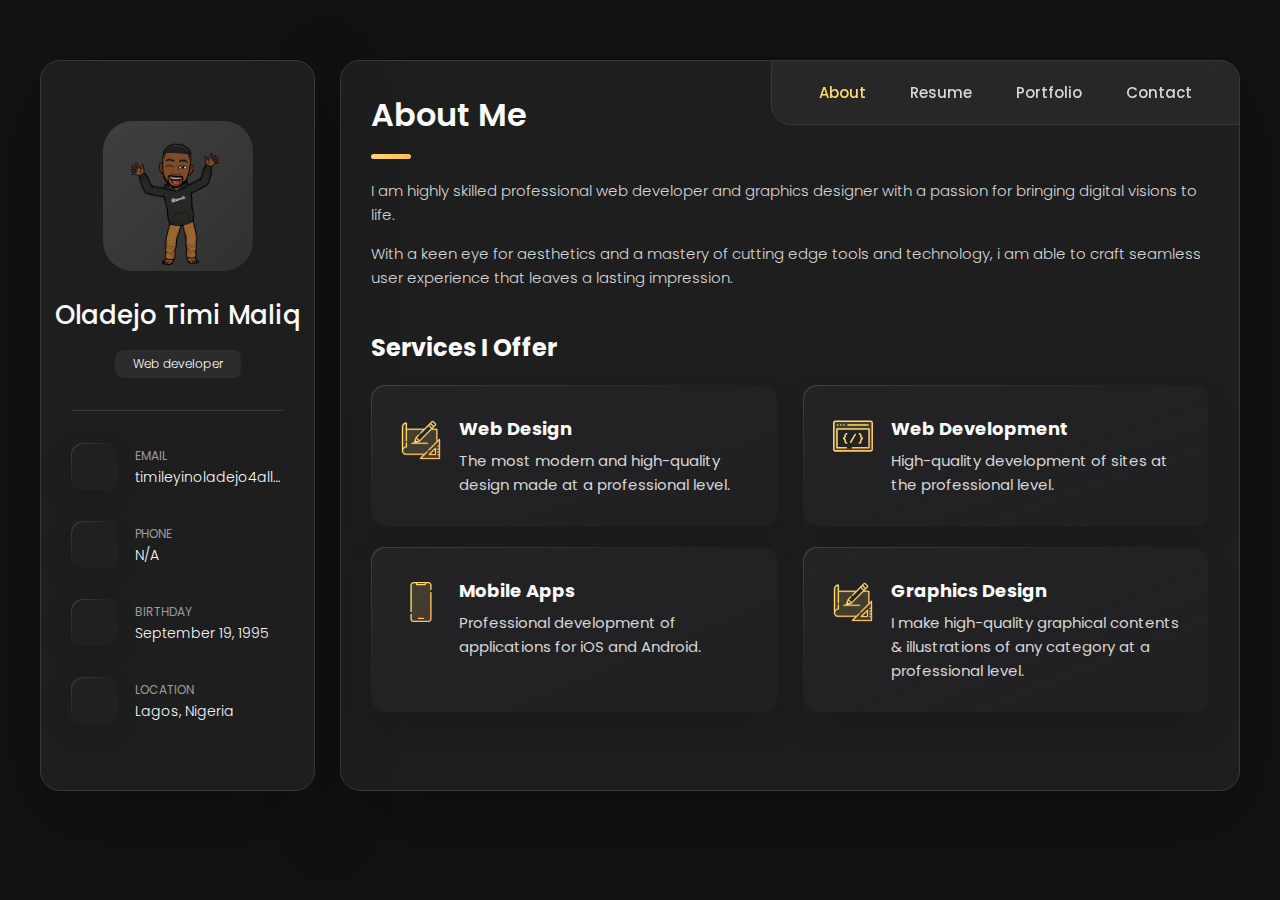
==== index.html @ 9e9fc32b "Add files via upload" ====
<!DOCTYPE html>
<html lang="en">

<head>
  <meta charset="UTF-8">
  <meta http-equiv="X-UA-Compatible" content="IE=edge">
  <meta name="viewport" content="width=device-width, initial-scale=1.0">
  <title>vCard - Personal Portfolio</title>

  <!--
    - favicon
  -->
  <link rel="shortcut icon" href="./assets/images/Attachment-1.png" type="image/x-icon">

  <!--
    - custom css link
  -->
  <link rel="stylesheet" href="./assets/css/style.css">

  <!--
    - google font link
  -->
  <link rel="preconnect" href="https://fonts.googleapis.com">
  <link rel="preconnect" href="https://fonts.gstatic.com" crossorigin>
  <link href="https://fonts.googleapis.com/css2?family=Poppins:wght@300;400;500;600&display=swap" rel="stylesheet">
</head>

<body>

  <!--
    - #MAIN
  -->

  <main>

    <!--
      - #SIDEBAR
    -->

    <aside class="sidebar" data-sidebar>

      <div class="sidebar-info">

        <figure class="avatar-box">
          <img src="./assets/images/Attachment-1.png" alt="Oladejo Timi Maliq" width="80">
        </figure>

        <div class="info-content">
          <h1 class="name" title="Oladejo Timi Maliq hanrick">Oladejo Timi Maliq</h1>

          <p class="title">Web developer</p>
        </div>

        <button class="info_more-btn" data-sidebar-btn>
          <span>Show Contacts</span>

          <ion-icon name="chevron-down"></ion-icon>
        </button>

      </div>

      <div class="sidebar-info_more">

        <div class="separator"></div>

        <ul class="contacts-list">

          <li class="contact-item">

            <div class="icon-box">
              <ion-icon name="mail-outline"></ion-icon>
            </div>

            <div class="contact-info">
              <p class="contact-title">Email</p>

              <a href="mailto:timileyinoladejo4all@gmail.com" class="contact-link">timileyinoladejo4all@gmail.com</a>
            </div>

          </li>

          <li class="contact-item">

            <div class="icon-box">
              <ion-icon name="phone-portrait-outline"></ion-icon>
            </div>

            <div class="contact-info">
              <p class="contact-title">Phone</p>

              <a href="tel:+12133522795" class="contact-link">N/A</a>
            </div>

          </li>

          <li class="contact-item">

            <div class="icon-box">
              <ion-icon name="calendar-outline"></ion-icon>
            </div>

            <div class="contact-info">
              <p class="contact-title">Birthday</p>

              <time datetime="1982-06-23">September 19, 1995</time>
            </div>

          </li>

          <li class="contact-item">

            <div class="icon-box">
              <ion-icon name="location-outline"></ion-icon>
            </div>

            <div class="contact-info">
              <p class="contact-title">Location</p>

              <address>Lagos, Nigeria</address>
            </div>

          </li>

        </ul>

        <div class="separator"></div>

        <ul class="social-list">

          <li class="social-item">
            <a href="https://www.linkedin.com/in/Oladejotimimaliq/" class="social-link">
              <ion-icon name="logo-linkedin"></ion-icon>
            </a>
          </li>

          <li class="social-item">
            <a href="https://twitter.com/babayaga969" class="social-link">
              <ion-icon name="logo-twitter"></ion-icon>
            </a>
          </li>

          <li class="social-item">
            <a href="https://www.instagram.com/callmemaliq_" class="social-link">
              <ion-icon name="logo-instagram"></ion-icon>
            </a>
          </li>

        </ul>

      </div>

    </aside>





    <!--
      - #main-content
    -->

    <div class="main-content">

      <!--
        - #NAVBAR
      -->

      <nav class="navbar">

        <ul class="navbar-list">

          <li class="navbar-item">
            <button class="navbar-link  active" data-nav-link>About</button>
          </li>

          <li class="navbar-item">
            <button class="navbar-link" data-nav-link>Resume</button>
          </li>

          <li class="navbar-item">
            <button class="navbar-link" data-nav-link>Portfolio</button>
          </li>

          <li class="navbar-item">
            <button class="navbar-link" data-nav-link>Contact</button>
          </li>

        </ul>

      </nav>





      <!--
        - #ABOUT
      -->

      <article class="about  active" data-page="about">

        <header>
          <h2 class="h2 article-title">About me</h2>
        </header>

        <section class="about-text">
          <p>
            I am highly skilled professional web developer and graphics designer with a passion for bringing digital visions to life.
          </p>

          <p>
            With a keen eye for aesthetics and a mastery of cutting edge tools and technology, i am able to craft seamless user experience that leaves a lasting impression. 
          </p>
        </section>


        <!--
          - service
        -->

        <section class="service">

          <h3 class="h3 service-title">Services i offer</h3>

          <ul class="service-list">

            <li class="service-item">

              <div class="service-icon-box">
                <img src="./assets/images/icon-design.svg
                " alt="design icon" width="40">
              </div>

              <div class="service-content-box">
                <h4 class="h4 service-item-title">Web design</h4>

                <p class="service-item-text">
                  The most modern and high-quality design made at a professional level.
                </p>
              </div>

            </li>

            <li class="service-item">

              <div class="service-icon-box">
                <img src="./assets/images/icon-dev.svg" alt="Web development icon" width="40">
              </div>

              <div class="service-content-box">
                <h4 class="h4 service-item-title">Web development</h4>

                <p class="service-item-text">
                  High-quality development of sites at the professional level.
                </p>
              </div>

            </li>

            <li class="service-item">

              <div class="service-icon-box">
                <img src="./assets/images/icon-app.svg" alt="mobile app icon" width="40">
              </div>

              <div class="service-content-box">
                <h4 class="h4 service-item-title">Mobile apps</h4>

                <p class="service-item-text">
                  Professional development of applications for iOS and Android.
                </p>
              </div>

            </li>

            <li class="service-item">

              <div class="service-icon-box">
                <img src="./assets/images/icon-design.svg" alt="painting icon" width="40">
              </div>

              <div class="service-content-box">
                <h4 class="h4 service-item-title">Graphics Design</h4>

                <p class="service-item-text">
                  I make high-quality graphical contents & illustrations of any category at a professional level.
                </p>
              </div>

            </li>

          </ul>

        </section>


        <!--
          - testimonials
        -->

        

        <!--
          - testimonials modal
        -->

        <div class="modal-container" data-modal-container>

          <div class="overlay" data-overlay></div>

          <section class="testimonials-modal">

            <button class="modal-close-btn" data-modal-close-btn>
              <ion-icon name="close-outline"></ion-icon>
            </button>

            <div class="modal-img-wrapper">
              <figure class="modal-avatar-box">
                <img src="./assets/images/avatar-1.png" alt="Daniel lewis" width="80" data-modal-img>
              </figure>

              <img src="./assets/images/icon-quote.svg" alt="quote icon">
            </div>

            <div class="modal-content">

              <h4 class="h3 modal-title" data-modal-title>Daniel lewis</h4>

              <time datetime="2021-06-14">14 June, 2021</time>

              <div data-modal-text>
                <p>
                  Richard was hired to create a corporate identity. We were very pleased with the work done. She has a
                  lot of experience
                  and is very concerned about the needs of client. Lorem ipsum dolor sit amet, ullamcous cididt
                  consectetur adipiscing
                  elit, seds do et eiusmod tempor incididunt ut laborels dolore magnarels alia.
                </p>
              </div>

            </div>

          </section>

        </div>


        <!--
          - clients
        -->

        

      </article>





      <!--
        - #RESUME
      -->

      <article class="resume" data-page="resume">

        <header>
          <h2 class="h2 article-title">Resume</h2>
        </header>

        <section class="timeline">

          <div class="title-wrapper">
            <div class="icon-box">
              <ion-icon name="book-outline"></ion-icon>
            </div>

            <h3 class="h3">Education</h3>
          </div>

          <ol class="timeline-list">

            <li class="timeline-item">

              <h4 class="h4 timeline-item-title">Yaba College of Technology</h4>

              <span>2012 — 2015</span>

              <p class="timeline-text">
               HND Computer Science
              </p>

            </li>

            <li class="timeline-item">

              <h4 class="h4 timeline-item-title">National Open University of Nigeria</h4>

              <span>2020 — 2024</span>

              <p class="timeline-text">
                Bsc Economics
              </p>

            </li>

          </ol>

        </section>

        <section class="timeline">

          <div class="title-wrapper">
            <div class="icon-box">
              <ion-icon name="book-outline"></ion-icon>
            </div>

            <h3 class="h3">Experience</h3>
          </div>

          <ol class="timeline-list">

            <li class="timeline-item">

              <h4 class="h4 timeline-item-title">I.T Tutor - St Mishack Group of Schools</h4>

              <span>2018 — 2019</span>

              <p class="timeline-text">
                Provided one-on-one tutoring sessions to students in computer science topics while also assisting students in understanding complex concepts through clear explanations and practical examples.
              </p>

            </li>

            <li class="timeline-item">

              <h4 class="h4 timeline-item-title">Graphics Designer - Visualz </h4>

              <span>2019 — 2020</span>

              <p class="timeline-text">
                Developed engaging graphics for digital and print media, including social media posts, banners, brochures, and promotional materials.
              </p>

            </li>

            <li class="timeline-item">

              <h4 class="h4 timeline-item-title">Front-End Developer - Triple X</h4>

              <span>2020 — till date</span>

              <p class="timeline-text">
                Collaborated with design and back-end teams to implement user interface components and features for web applications.
              </p>

            </li>

          </ol>

        </section>

       

      </article>




            <!--
        - #PORTFOLIO
      -->

      <article class="portfolio" data-page="portfolio">

        <header>
          <h2 class="h2 article-title">Portfolio</h2>
        </header>

        <section class="projects">

          <ul class="filter-list">

            <li class="filter-item">
              <button class="active" data-filter-btn>All</button>
            </li>

            <li class="filter-item">
              <button data-filter-btn>Web design</button>
            </li>

            <li class="filter-item">
              <button data-filter-btn>Applications</button>
            </li>

            <li class="filter-item">
              <button data-filter-btn>Web development</button>
            </li>

          </ul>

          <div class="filter-select-box">

            <button class="filter-select" data-select>

              <div class="select-value" data-selecct-value>Select category</div>

              <div class="select-icon">
                <ion-icon name="chevron-down"></ion-icon>
              </div>

            </button>

            <ul class="select-list">

              <li class="select-item">
                <button data-select-item>All</button>
              </li>

              <li class="select-item">
                <button data-select-item>Web design</button>
              </li>

              <li class="select-item">
                <button data-select-item>Applications</button>
              </li>

              <li class="select-item">
                <button data-select-item>Web development</button>
              </li>

            </ul>

          </div>

          <ul class="project-list">

            <li class="project-item  active" data-filter-item data-category="web development">
              <a href="https://thevolante.com">

                <figure class="project-img">
                  <div class="project-item-icon-box">
                    <ion-icon name="eye-outline"></ion-icon>
                  </div>

                  <img src="./assets/images/Screenshot (44).png" alt="The Volante" loading="lazy">
                </figure>

                <h3 class="project-title">The Volante</h3>

                <p class="project-category">Web development</p>

              </a>
            </li>

            <li class="project-item  active" data-filter-item data-category="web development">
              <a href="https://coventic1.netlify.app/">

                <figure class="project-img">
                  <div class="project-item-icon-box">
                    <ion-icon name="eye-outline"></ion-icon>
                  </div>

                  <img src="./assets/images/animated website.png" alt="Coventic" loading="lazy">
                </figure>

                <h3 class="project-title">Coventic</h3>

                <p class="project-category">Web development</p>

              </a>
            </li>

            <li class="project-item  active" data-filter-item data-category="web design">
              <a href="#">

                <figure class="project-img">
                  <div class="project-item-icon-box">
                    <ion-icon name="eye-outline"></ion-icon>
                  </div>

                  <img src="./assets/images/69EAA222-E2D5-413E-A09A-91E16177A95F.PNG" alt="Lush Beauty" loading="lazy">
                </figure>

                <h3 class="project-title">Lush Beauty</h3>

                <p class="project-category">Web design</p>

              </a>
            </li>

            <li class="project-item  active" data-filter-item data-category="applications">
              <a href="https://mainfootballquiz.netlify.app/">

                <figure class="project-img">
                  <div class="project-item-icon-box">
                    <ion-icon name="eye-outline"></ion-icon>
                  </div>

                  <img src="./assets/images/Screenshot (45).png" alt="Football Quiz" loading="lazy">
                </figure>

                <h3 class="project-title">Football Quiz</h3>

                <p class="project-category">Applications</p>

              </a>
            </li>

            <li class="project-item  active" data-filter-item data-category="web design">
              <a href="#">

                <figure class="project-img">
                  <div class="project-item-icon-box">
                    <ion-icon name="eye-outline"></ion-icon>
                  </div>

                  <img src="./assets/images/46492AD9-88F3-4D3E-AC84-8278FA6765CC.PNG" alt="Pinnacle" loading="lazy">
                </figure>

                <h3 class="project-title">Pinnacle</h3>

                <p class="project-category">Web design</p>

              </a>
            </li>

            <li class="project-item  active" data-filter-item data-category="web design">
              <a href="#">

                <figure class="project-img">
                  <div class="project-item-icon-box">
                    <ion-icon name="eye-outline"></ion-icon>
                  </div>

                  <img src="./assets/images/B0A85C8B-85C6-424D-9F6F-E48F016D0C9B.PNG" alt="Peter Griffin" loading="lazy">
                </figure>

                <h3 class="project-title">Peter Griffin</h3>

                <p class="project-category">Web design</p>

              </a>
            </li>

            <li class="project-item  active" data-filter-item data-category="web development">
              <a href="#">

                <figure class="project-img">
                  <div class="project-item-icon-box">
                    <ion-icon name="eye-outline"></ion-icon>
                  </div>

                  <img src="./assets/images/D8E9ECFE-1FB9-4139-95F6-454963B24BDC.PNG" alt="Frontier" loading="lazy">
                </figure>

                <h3 class="project-title">Frontier</h3>

                <p class="project-category">Web development</p>

              </a>
            </li>

            <li class="project-item  active" data-filter-item data-category="applications">
              <a href="#">

                <figure class="project-img">
                  <div class="project-item-icon-box">
                    <ion-icon name="eye-outline"></ion-icon>
                  </div>

                  <img src="./assets/images/Quote Generator — Mozilla Firefox 27_08_2023 04_31_13.png" alt="Quote Generator" loading="lazy">
                </figure>

                <h3 class="project-title">Quote Generator</h3>

                <p class="project-category">Applications</p>

              </a>
            </li>

            <li class="project-item  active" data-filter-item data-category="web development">
              <a href="#">

                <figure class="project-img">
                  <div class="project-item-icon-box">
                    <ion-icon name="eye-outline"></ion-icon>
                  </div>

                  <img src="./assets/images/7BFFAA19-8799-458F-9195-13626FE8817E.PNG" alt="Izzy Best" loading="lazy">
                </figure>

                <h3 class="project-title">Izzy Best</h3>

                <p class="project-category">Web development</p>

              </a>
            </li>

          </ul>

        </section>

      </article>






     

      <!--
        - #CONTACT
      -->

      <article class="contact" data-page="contact">

        <header>
          <h2 class="h2 article-title">Contact</h2>
        </header>

        <section class="mapbox" data-mapbox>
          <figure>
            <iframe
              src="https://www.google.com/maps/embed?pb=!1m18!1m12!1m3!1d63555.4038614086!2d7.495827700429626!3d9.076478226429848!2m3!1f0!2f0!3f0!3m2!1i1024!2i768!4f13.1!3m3!1m2!1s0x104c583a7a5ee7c5%3A0x5c81d62c3d5de980!2sLagos%2C%20Nigeria!5e0!3m2!1sen!2sbd!4v1647608789441!5m2!1sen!2sbd

              width="400" height="300" loading="lazy"></iframe>
          </figure>
        </section>

        <section class="contact-form">

          <h3 class="h3 form-title">Contact Form</h3>

          <form action="#" class="form" data-form>

            <div class="input-wrapper">
              <input type="text" name="fullname" class="form-input" placeholder="Full name" required data-form-input>

              <input type="email" name="email" class="form-input" placeholder="Email address" required data-form-input>
            </div>

            <textarea name="message" class="form-input" placeholder="Your Message" required data-form-input></textarea>

            <button class="form-btn" type="submit" disabled data-form-btn>
              <ion-icon name="paper-plane"></ion-icon>
              <span>Send Message</span>
            </button>

          </form>

        </section>

      </article>

    </div>

  </main>






  <!--
    - custom js link
  -->
  <script src="./assets/js/script.js"></script>

  <!--
    - ionicon link
  -->
  <script type="module" src="https://unpkg.com/ionicons@5.5.2/dist/ionicons/ionicons.esm.js"></script>
  <script nomodule src="https://unpkg.com/ionicons@5.5.2/dist/ionicons/ionicons.js"></script>

</body>

</html>
---- assets/css/style.css ----
/*-----------------------------------*\
  #style.css
\*-----------------------------------*/


/**
 * copyright 2022 @codewithsadee
 */





/*-----------------------------------*\
  #CUSTOM PROPERTY
\*-----------------------------------*/

:root {

  /**
   * colors
   */

  /* gradient */

  --bg-gradient-onyx: linear-gradient(
    to bottom right, 
    hsl(240, 1%, 25%) 3%, 
    hsl(0, 0%, 19%) 97%
  );
  --bg-gradient-jet: linear-gradient(
    to bottom right, 
    hsla(240, 1%, 18%, 0.251) 0%, 
    hsla(240, 2%, 11%, 0) 100%
  ), hsl(240, 2%, 13%);
  --bg-gradient-yellow-1: linear-gradient(
    to bottom right, 
    hsl(45, 100%, 71%) 0%, 
    hsla(36, 100%, 69%, 0) 50%
  );
  --bg-gradient-yellow-2: linear-gradient(
    135deg, 
    hsla(45, 100%, 71%, 0.251) 0%, 
    hsla(35, 100%, 68%, 0) 59.86%
  ), hsl(240, 2%, 13%);
  --border-gradient-onyx: linear-gradient(
    to bottom right, 
    hsl(0, 0%, 25%) 0%, 
    hsla(0, 0%, 25%, 0) 50%
  );
  --text-gradient-yellow: linear-gradient(
    to right, 
    hsl(45, 100%, 72%), 
    hsl(35, 100%, 68%)
  );

  /* solid */

  --jet: hsl(0, 0%, 22%);
  --onyx: hsl(240, 1%, 17%);
  --eerie-black-1: hsl(240, 2%, 13%);
  --eerie-black-2: hsl(240, 2%, 12%);
  --smoky-black: hsl(0, 0%, 7%);
  --white-1: hsl(0, 0%, 100%);
  --white-2: hsl(0, 0%, 98%);
  --orange-yellow-crayola: hsl(45, 100%, 72%);
  --vegas-gold: hsl(45, 54%, 58%);
  --light-gray: hsl(0, 0%, 84%);
  --light-gray-70: hsla(0, 0%, 84%, 0.7);
  --bittersweet-shimmer: hsl(0, 43%, 51%);

  /**
   * typography
   */

  /* font-family */
  --ff-poppins: 'Poppins', sans-serif;

  /* font-size */
  --fs-1: 24px;
  --fs-2: 18px;
  --fs-3: 17px;
  --fs-4: 16px;
  --fs-5: 15px;
  --fs-6: 14px;
  --fs-7: 13px;
  --fs-8: 11px;

  /* font-weight */
  --fw-300: 300;
  --fw-400: 400;
  --fw-500: 500;
  --fw-600: 600;

  /**
   * shadow
   */
  
  --shadow-1: -4px 8px 24px hsla(0, 0%, 0%, 0.25);
  --shadow-2: 0 16px 30px hsla(0, 0%, 0%, 0.25);
  --shadow-3: 0 16px 40px hsla(0, 0%, 0%, 0.25);
  --shadow-4: 0 25px 50px hsla(0, 0%, 0%, 0.15);
  --shadow-5: 0 24px 80px hsla(0, 0%, 0%, 0.25);

  /**
   * transition
   */

  --transition-1: 0.25s ease;
  --transition-2: 0.5s ease-in-out;

}





/*-----------------------------------*\
  #RESET
\*-----------------------------------*/

*, *::before, *::after {
  margin: 0;
  padding: 0;
  box-sizing: border-box;
}

a { text-decoration: none; }

li { list-style: none; }

img, ion-icon, a, button, time, span { display: block; }

button {
  font: inherit;
  background: none;
  border: none;
  text-align: left;
  cursor: pointer;
}

input, textarea {
  display: block;
  width: 100%;
  background: none;
  font: inherit;
}

::selection {
  background: var(--orange-yellow-crayola);
  color: var(--smoky-black);
}

:focus { outline-color: var(--orange-yellow-crayola); }

html { font-family: var(--ff-poppins); }

body { background: var(--smoky-black); }





/*-----------------------------------*\
  #REUSED STYLE
\*-----------------------------------*/

.sidebar,
article {
  background: var(--eerie-black-2);
  border: 1px solid var(--jet);
  border-radius: 20px;
  padding: 15px;
  box-shadow: var(--shadow-1);
  z-index: 1;
}

.separator {
  width: 100%;
  height: 1px;
  background: var(--jet);
  margin: 16px 0;
}

.icon-box {
  position: relative;
  background: var(--border-gradient-onyx);
  width: 30px;
  height: 30px;
  border-radius: 8px;
  display: flex;
  justify-content: center;
  align-items: center;
  font-size: 16px;
  color: var(--orange-yellow-crayola);
  box-shadow: var(--shadow-1);
  z-index: 1;
}

.icon-box::before {
  content: "";
  position: absolute;
  inset: 1px;
  background: var(--eerie-black-1);
  border-radius: inherit;
  z-index: -1;
}

.icon-box ion-icon { --ionicon-stroke-width: 35px; }

article { display: none; }

article.active {
  display: block;
  animation: fade 0.5s ease backwards;
}

@keyframes fade {
  0% { opacity: 0; }
  100% { opacity: 1; }
}

.h2,
.h3,
.h4,
.h5 {
  color: var(--white-2);
  text-transform: capitalize;
}

.h2 { font-size: var(--fs-1); }

.h3 { font-size: var(--fs-2); }

.h4 { font-size: var(--fs-4); }

.h5 {
  font-size: var(--fs-7);
  font-weight: var(--fw-500);
}

.article-title {
  position: relative;
  padding-bottom: 7px;
}

.article-title::after {
  content: "";
  position: absolute;
  bottom: 0;
  left: 0;
  width: 30px;
  height: 3px;
  background: var(--text-gradient-yellow);
  border-radius: 3px;
}

.has-scrollbar::-webkit-scrollbar {
  width: 5px; /* for vertical scrollbar */
  height: 5px; /* for horizontal scrollbar */
}

.has-scrollbar::-webkit-scrollbar-track {
  background: var(--onyx);
  border-radius: 5px;
}

.has-scrollbar::-webkit-scrollbar-thumb {
  background: var(--orange-yellow-crayola);
  border-radius: 5px;
}

.has-scrollbar::-webkit-scrollbar-button { width: 20px; }

.content-card {
  position: relative;
  background: var(--border-gradient-onyx);
  padding: 15px;
  padding-top: 45px;
  border-radius: 14px;
  box-shadow: var(--shadow-2);
  cursor: pointer;
  z-index: 1;
}

.content-card::before {
  content: "";
  position: absolute;
  inset: 1px;
  background: var(--bg-gradient-jet);
  border-radius: inherit;
  z-index: -1;
}





/*-----------------------------------*\
  #MAIN
\*-----------------------------------*/

main {
  margin: 15px 12px;
  margin-bottom: 75px;
  min-width: 259px;
}





/*-----------------------------------*\
  #SIDEBAR
\*-----------------------------------*/

.sidebar {
  margin-bottom: 15px;
  max-height: 112px;
  overflow: hidden;
  transition: var(--transition-2);
}

.sidebar.active { max-height: 405px; }

.sidebar-info {
  position: relative;
  display: flex;
  justify-content: flex-start;
  align-items: center;
  gap: 15px;
}

.avatar-box {
  background: var(--bg-gradient-onyx);
  border-radius: 20px;
}

.info-content .name {
  color: var(--white-2);
  font-size: var(--fs-3);
  font-weight: var(--fw-500);
  letter-spacing: -0.25px;
  margin-bottom: 10px;
}

.info-content .title {
  color: var(--white-1);
  background: var(--onyx);
  font-size: var(--fs-8);
  font-weight: var(--fw-300);
  width: max-content;
  padding: 3px 12px;
  border-radius: 8px;
}

.info_more-btn {
  position: absolute;
  top: -15px;
  right: -15px;
  border-radius: 0 15px;
  font-size: 13px;
  color: var(--orange-yellow-crayola);
  background: var(--border-gradient-onyx);
  padding: 10px;
  box-shadow: var(--shadow-2);
  transition: var(--transition-1);
  z-index: 1;
}

.info_more-btn::before {
  content: "";
  position: absolute;
  inset: 1px;
  border-radius: inherit;
  background: var(--bg-gradient-jet);
  transition: var(--transition-1);
  z-index: -1;
}

.info_more-btn:hover,
.info_more-btn:focus { background: var(--bg-gradient-yellow-1); }

.info_more-btn:hover::before,
.info_more-btn:focus::before { background: var(--bg-gradient-yellow-2); }

.info_more-btn span { display: none; }

.sidebar-info_more {
  opacity: 0;
  visibility: hidden;
  transition: var(--transition-2);
}

.sidebar.active .sidebar-info_more {
  opacity: 1;
  visibility: visible;
}

.contacts-list {
  display: grid;
  grid-template-columns: 1fr;
  gap: 16px;
}

.contact-item {
  min-width: 100%;
  display: flex;
  align-items: center;
  gap: 16px;
}

.contact-info {
  max-width: calc(100% - 46px);
  width: calc(100% - 46px);
}

.contact-title {
  color: var(--light-gray-70);
  font-size: var(--fs-8);
  text-transform: uppercase;
  margin-bottom: 2px;
}

.contact-info :is(.contact-link, time, address) {
  color: var(--white-2);
  font-size: var(--fs-7);
}

.contact-info address { font-style: normal; }

.social-list {
  display: flex;
  justify-content: flex-start;
  align-items: center;
  gap: 15px;
  padding-bottom: 4px;
  padding-left: 7px;
}

.social-item .social-link {
  color: var(--light-gray-70);
  font-size: 18px;
}


.social-item .social-link:hover { color: var(--light-gray); }





/*-----------------------------------*\
  #NAVBAR
\*-----------------------------------*/

.navbar {
  position: fixed;
  bottom: 0;
  left: 0;
  width: 100%;
  background: hsla(240, 1%, 17%, 0.75);
  backdrop-filter: blur(10px);
  border: 1px solid var(--jet);
  border-radius: 12px 12px 0 0;
  box-shadow: var(--shadow-2);
  z-index: 5;
}

.navbar-list {
  display: flex;
  flex-wrap: wrap;
  justify-content: center;
  align-items: center;
  padding: 0 10px;
}

.navbar-link {
  color: var(--light-gray);
  font-size: var(--fs-8);
  padding: 20px 7px;
  transition: color var(--transition-1);
}

.navbar-link:hover,
.navbar-link:focus { color: var(--light-gray-70); }

.navbar-link.active { color: var(--orange-yellow-crayola); }





/*-----------------------------------*\
  #ABOUT
\*-----------------------------------*/

.about .article-title { margin-bottom: 15px; }

.about-text {
  color: var(--light-gray);
  font-size: var(--fs-6);
  font-weight: var(--fw-300);
  line-height: 1.6;
}

.about-text p { margin-bottom: 15px; }



/**
 * #service 
 */

.service { margin-bottom: 35px; }

.service-title { margin-bottom: 20px; }

.service-list {
  display: grid;
  grid-template-columns: 1fr;
  gap: 20px;
}

.service-item {
  position: relative;
  background: var(--border-gradient-onyx);
  padding: 20px;
  border-radius: 14px;
  box-shadow: var(--shadow-2);
  z-index: 1;
}

.service-item::before {
  content: "";
  position: absolute;
  inset: 1px;
  background: var(--bg-gradient-jet);
  border-radius: inherit;
  z-index: -1;
}

.service-icon-box { margin-bottom: 10px; }

.service-icon-box img { margin: auto; }

.service-content-box { text-align: center; }

.service-item-title { margin-bottom: 7px; }

.service-item-text {
  color: var(--light-gray);
  font-size: var(--fs-6);
  font-weight: var(--fw-3);
  line-height: 1.6;
}


/**
 * #testimonials 
 */

.testimonials { margin-bottom: 30px; }

.testimonials-title { margin-bottom: 20px; }

.testimonials-list {
  display: flex;
  justify-content: flex-start;
  align-items: flex-start;
  gap: 15px;
  margin: 0 -15px;
  padding: 25px 15px;
  padding-bottom: 35px;
  overflow-x: auto;
  scroll-behavior: smooth;
  overscroll-behavior-inline: contain;
  scroll-snap-type: inline mandatory;
}

.testimonials-item {
  min-width: 100%;
  scroll-snap-align: center;
}

.testimonials-avatar-box {
  position: absolute;
  top: 0;
  left: 0;
  transform: translate(15px, -25px);
  background: var(--bg-gradient-onyx);
  border-radius: 14px;
  box-shadow: var(--shadow-1);
}

.testimonials-item-title { margin-bottom: 7px; }

.testimonials-text {
  color: var(--light-gray);
  font-size: var(--fs-6);
  font-weight: var(--fw-300);
  line-height: 1.6;
  display: -webkit-box;
  line-clamp: 4;
  -webkit-line-clamp: 4;
  -webkit-box-orient: vertical;
  overflow: hidden;
}


/**
 * #testimonials-modal
 */

.modal-container {
  position: fixed;
  top: 0;
  left: 0;
  width: 100%;
  height: 100%;
  display: flex;
  justify-content: center;
  align-items: center;
  overflow-y: auto;
  overscroll-behavior: contain;
  z-index: 20;
  pointer-events: none;
  visibility: hidden;
}

.modal-container::-webkit-scrollbar { display: none; }

.modal-container.active {
  pointer-events: all;
  visibility: visible;
}

.overlay {
  position: fixed;
  top: 0;
  left: 0;
  width: 100%;
  height: 100vh;
  background: hsl(0, 0%, 5%);
  opacity: 0;
  visibility: hidden;
  pointer-events: none;
  z-index: 1;
  transition: var(--transition-1);
}

.overlay.active {
  opacity: 0.8;
  visibility: visible;
  pointer-events: all;
}

.testimonials-modal {
  background: var(--eerie-black-2);
  position: relative;
  padding: 15px;
  margin: 15px 12px;
  border: 1px solid var(--jet);
  border-radius: 14px;
  box-shadow: var(--shadow-5);
  transform: scale(1.2);
  opacity: 0;
  transition: var(--transition-1);
  z-index: 2;
}

.modal-container.active .testimonials-modal {
  transform: scale(1);
  opacity: 1;
}

.modal-close-btn {
  position: absolute;
  top: 15px;
  right: 15px;
  background: var(--onyx);
  border-radius: 8px;
  width: 32px;
  height: 32px;
  display: flex;
  justify-content: center;
  align-items: center;
  color: var(--white-2);
  font-size: 18px;
  opacity: 0.7;
}

.modal-close-btn:hover,
.modal-close-btn:focus { opacity: 1; }

.modal-close-btn ion-icon { --ionicon-stroke-width: 50px; }

.modal-avatar-box {
  background: var(--bg-gradient-onyx);
  width: max-content;
  border-radius: 14px;
  margin-bottom: 15px;
  box-shadow: var(--shadow-2);
}

.modal-img-wrapper > img { display: none; }

.modal-title { margin-bottom: 4px; }

.modal-content time {
  font-size: var(--fs-6);
  color: var(--light-gray-70);
  font-weight: var(--fw-300);
  margin-bottom: 10px;
}

.modal-content p {
  color: var(--light-gray);
  font-size: var(--fs-6);
  font-weight: var(--fw-300);
  line-height: 1.6;
}


/**
 * #clients 
 */

.clients { margin-bottom: 15px; }

.clients-list {
  display: flex;
  justify-content: flex-start;
  align-items: flex-start;
  gap: 15px;
  margin: 0 -15px;
  padding: 25px;
  padding-bottom: 25px;
  overflow-x: auto;
  scroll-behavior: smooth;
  overscroll-behavior-inline: contain;
  scroll-snap-type: inline mandatory;
  scroll-padding-inline: 25px;
}

.clients-item {
  min-width: 50%;
  scroll-snap-align: start;
}

.clients-item img {
  width: 100%;
  filter: grayscale(1);
  transition: var(--transition-1);
}

.clients-item img:hover { filter: grayscale(0); }





/*-----------------------------------*\
  #RESUME
\*-----------------------------------*/

.article-title { margin-bottom: 30px; }


/**
 * education and experience 
 */

.timeline { margin-bottom: 30px; }

.timeline .title-wrapper {
  display: flex;
  align-items: center;
  gap: 15px;
  margin-bottom: 25px;
}

.timeline-list {
  font-size: var(--fs-6);
  margin-left: 45px;
}

.timeline-item { position: relative; }

.timeline-item:not(:last-child) { margin-bottom: 20px; }

.timeline-item-title {
  font-size: var(--fs-6);
  line-height: 1.3;
  margin-bottom: 7px;
}

.timeline-list span {
  color: var(--vegas-gold);
  font-weight: var(--fw-400);
  line-height: 1.6;
}

.timeline-item:not(:last-child)::before {
  content: "";
  position: absolute;
  top: -25px;
  left: -30px;
  width: 1px;
  height: calc(100% + 50px);
  background: var(--jet);
}

.timeline-item::after {
  content: "";
  position: absolute;
  top: 5px;
  left: -33px;
  height: 6px;
  width: 6px;
  background: var(--text-gradient-yellow);
  border-radius: 50%;
  box-shadow: 0 0 0 4px var(--jet);
}

.timeline-text {
  color: var(--light-gray);
  font-weight: var(--fw-300);
  line-height: 1.6;
}


/**
 * skills 
 */

.skills-title { margin-bottom: 20px; }

.skills-list { padding: 20px; }


.skills-item:not(:last-child) { margin-bottom: 15px; }

.skill .title-wrapper {
  display: flex;
  align-items: center;
  gap: 5px;
  margin-bottom: 8px;
}

.skill .title-wrapper data {
  color: var(--light-gray);
  font-size: var(--fs-7);
  font-weight: var(--fw-300);
}

.skill-progress-bg {
  background: var(--jet);
  width: 100%;
  height: 8px;
  border-radius: 10px;
}

.skill-progress-fill {
  background: var(--text-gradient-yellow);
  height: 100%;
  border-radius: inherit;
}





/*-----------------------------------*\
  #PORTFOLIO
\*-----------------------------------*/

.filter-list { display: none; }

.filter-select-box {
  position: relative;
  margin-bottom: 25px;
}

.filter-select {
  background: var(--eerie-black-2);
  color: var(--light-gray);
  display: flex;
  justify-content: space-between;
  align-items: center;
  width: 100%;
  padding: 12px 16px;
  border: 1px solid var(--jet);
  border-radius: 14px;
  font-size: var(--fs-6);
  font-weight: var(--fw-300);
}

.filter-select.active .select-icon { transform: rotate(0.5turn); }

.select-list {
  background: var(--eerie-black-2);
  position: absolute;
  top: calc(100% + 6px);
  width: 100%;
  padding: 6px;
  border: 1px solid var(--jet);
  border-radius: 14px;
  z-index: 2;
  opacity: 0;
  visibility: hidden;
  pointer-events: none;
  transition: 0.15s ease-in-out;
}

.filter-select.active + .select-list {
  opacity: 1;
  visibility: visible;
  pointer-events: all;
}

.select-item button {
  background: var(--eerie-black-2);
  color: var(--light-gray);
  font-size: var(--fs-6);
  font-weight: var(--fw-300);
  text-transform: capitalize;
  width: 100%;
  padding: 8px 10px;
  border-radius: 8px;
}

.select-item button:hover { --eerie-black-2: hsl(240, 2%, 20%); }

.project-list {
  display: grid;
  grid-template-columns: 1fr;
  gap: 30px;
  margin-bottom: 10px;
}

.project-item { display: none; }

.project-item.active {
  display: block;
  animation: scaleUp 0.25s ease forwards;
}

@keyframes scaleUp {
  0% { transform: scale(0.5); }
  100% { transform: scale(1); }
}

.project-item > a { width: 100%; }

.project-img {
  position: relative;
  width: 100%;
  height: 200px;
  border-radius: 16px;
  overflow: hidden;
  margin-bottom: 15px;
}

.project-img::before {
  content: "";
  position: absolute;
  top: 0;
  left: 0;
  width: 100%;
  height: 100%;
  background: transparent;
  z-index: 1;
  transition: var(--transition-1);
}

.project-item > a:hover .project-img::before { background: hsla(0, 0%, 0%, 0.5); }

.project-item-icon-box {
  --scale: 0.8;

  background: var(--jet);
  color: var(--orange-yellow-crayola);
  position: absolute;
  top: 50%;
  left: 50%;
  transform: translate(-50%, -50%) scale(var(--scale));
  font-size: 20px;
  padding: 18px;
  border-radius: 12px;
  opacity: 0;
  z-index: 1;
  transition: var(--transition-1);
}

.project-item > a:hover .project-item-icon-box {
  --scale: 1;
  opacity: 1;
}

.project-item-icon-box ion-icon { --ionicon-stroke-width: 50px; }

.project-img img {
  width: 100%;
  height: 100%;
  object-fit: cover;
  transition: var(--transition-1);
}

.project-item > a:hover img { transform: scale(1.1); }

.project-title,
.project-category { margin-left: 10px; }

.project-title {
  color: var(--white-2);
  font-size: var(--fs-5);
  font-weight: var(--fw-400);
  text-transform: capitalize;
  line-height: 1.3;
}

.project-category {
  color: var(--light-gray-70);
  font-size: var(--fs-6);
  font-weight: var(--fw-300);
}





/*-----------------------------------*\
  #BLOG
\*-----------------------------------*/

.blog-posts { margin-bottom: 10px; }

.blog-posts-list {
  display: grid;
  grid-template-columns: 1fr;
  gap: 20px;
}

.blog-post-item > a {
  position: relative;
  background: var(--border-gradient-onyx);
  height: 100%;
  box-shadow: var(--shadow-4);
  border-radius: 16px;
  z-index: 1;
}

.blog-post-item > a::before {
  content: "";
  position: absolute;
  inset: 1px;
  border-radius: inherit;
  background: var(--eerie-black-1);
  z-index: -1;
}

.blog-banner-box {
  width: 100%;
  height: 200px;
  border-radius: 12px;
  overflow: hidden;
}

.blog-banner-box img {
  width: 100%;
  height: 100%;
  object-fit: cover;
  transition: var(--transition-1);
}

.blog-post-item > a:hover .blog-banner-box img { transform: scale(1.1); }

.blog-content { padding: 15px; }

.blog-meta {
  display: flex;
  justify-content: flex-start;
  align-items: center;
  gap: 7px;
  margin-bottom: 10px;
}

.blog-meta :is(.blog-category, time) {
  color: var(--light-gray-70);
  font-size: var(--fs-6);
  font-weight: var(--fw-300);
}

.blog-meta .dot {
  background: var(--light-gray-70);
  width: 4px;
  height: 4px;
  border-radius: 4px;
}

.blog-item-title {
  margin-bottom: 10px;
  line-height: 1.3;
  transition: var(--transition-1);
}

.blog-post-item > a:hover .blog-item-title { color: var(--orange-yellow-crayola); }

.blog-text {
  color: var(--light-gray);
  font-size: var(--fs-6);
  font-weight: var(--fw-300);
  line-height: 1.6;
}





/*-----------------------------------*\
  #CONTACT
\*-----------------------------------*/

.mapbox {
  position: relative;
  height: 250px;
  width: 100%;
  border-radius: 16px;
  margin-bottom: 30px;
  border: 1px solid var(--jet);
  overflow: hidden;
}

.mapbox figure { height: 100%; }

.mapbox iframe {
  width: 100%;
  height: 100%;
  border: none;
  filter: grayscale(1) invert(1);
}

.contact-form { margin-bottom: 10px; }

.form-title { margin-bottom: 20px; }

.input-wrapper {
  display: grid;
  grid-template-columns: 1fr;
  gap: 25px;
  margin-bottom: 25px;
}

.form-input {
  color: var(--white-2);
  font-size: var(--fs-6);
  font-weight: var(--fw-400);
  padding: 13px 20px;
  border: 1px solid var(--jet);
  border-radius: 14px;
  outline: none;
}

.form-input::placeholder { font-weight: var(--fw-500); }

.form-input:focus { border-color: var(--orange-yellow-crayola); }

textarea.form-input {
  min-height: 100px;
  height: 120px;
  max-height: 200px;
  resize: vertical;
  margin-bottom: 25px;
}

textarea.form-input::-webkit-resizer { display: none; }

.form-input:focus:invalid { border-color: var(--bittersweet-shimmer); }

.form-btn {
  position: relative;
  width: 100%;
  background: var(--border-gradient-onyx);
  color: var(--orange-yellow-crayola);
  display: flex;
  justify-content: center;
  align-items: center;
  gap: 10px;
  padding: 13px 20px;
  border-radius: 14px;
  font-size: var(--fs-6);
  text-transform: capitalize;
  box-shadow: var(--shadow-3);
  z-index: 1;
  transition: var(--transition-1);
}

.form-btn::before {
  content: "";
  position: absolute;
  inset: 1px;
  background: var(--bg-gradient-jet);
  border-radius: inherit;
  z-index: -1;
  transition: var(--transition-1);
}

.form-btn ion-icon { font-size: 16px; }

.form-btn:hover { background: var(--bg-gradient-yellow-1); }

.form-btn:hover::before { background: var(--bg-gradient-yellow-2); }

.form-btn:disabled {
  opacity: 0.7;
  cursor: not-allowed;
}

.form-btn:disabled:hover { background: var(--border-gradient-onyx); }

.form-btn:disabled:hover::before { background: var(--bg-gradient-jet); }





/*-----------------------------------*\
  #RESPONSIVE
\*-----------------------------------*/

/**
 * responsive larger than 450px screen
 */

@media (min-width: 450px) {

  /**
   * client
   */

  .clients-item { min-width: calc(33.33% - 10px); }



  /**
   * #PORTFOLIO, BLOG 
   */

  .project-img,
  .blog-banner-box { height: auto; }

}





/**
 * responsive larger than 580px screen
 */

@media (min-width: 580px) {

  /**
   * CUSTOM PROPERTY
   */

  :root {

    /**
     * typography
     */

    --fs-1: 32px;
    --fs-2: 24px;
    --fs-3: 26px;
    --fs-4: 18px;
    --fs-6: 15px;
    --fs-7: 15px;
    --fs-8: 12px;

  }



  /**
   * #REUSED STYLE
   */

  .sidebar, article {
    width: 520px;
    margin-inline: auto;
    padding: 30px;
  }

  .article-title {
    font-weight: var(--fw-600);
    padding-bottom: 15px;
  }

  .article-title::after {
    width: 40px;
    height: 5px;
  }

  .icon-box {
    width: 48px;
    height: 48px;
    border-radius: 12px;
    font-size: 18px;
  }



  /**
   * #MAIN
   */

  main {
    margin-top: 60px;
    margin-bottom: 100px;
  }



  /**
   * #SIDEBAR
   */

  .sidebar {
    max-height: 180px;
    margin-bottom: 30px;
  }

  .sidebar.active { max-height: 584px; }

  .sidebar-info { gap: 25px; }

  .avatar-box { border-radius: 30px; }

  .avatar-box img { width: 120px; }

  .info-content .name { margin-bottom: 15px; }

  .info-content .title { padding: 5px 18px; }

  .info_more-btn {
    top: -30px;
    right: -30px;
    padding: 10px 15px;
  }

  .info_more-btn span {
    display: block;
    font-size: var(--fs-8);
  }

  .info_more-btn ion-icon { display: none; }

  .separator { margin: 32px 0; }

  .contacts-list { gap: 20px; }

  .contact-info {
    max-width: calc(100% - 64px);
    width: calc(100% - 64px);
  }



  /**
   * #NAVBAR
   */

  .navbar { border-radius: 20px 20px 0 0; }

  .navbar-list { gap: 20px; }

  .navbar-link { --fs-8: 14px; }



  /**
   * #ABOUT
   */

  .about .article-title { margin-bottom: 20px; }

  .about-text { margin-bottom: 40px; }

  /* service */

  .service-item {
    display: flex;
    justify-content: flex-start;
    align-items: flex-start;
    gap: 18px;
    padding: 30px;
  }

  .service-icon-box {
    margin-bottom: 0;
    margin-top: 5px;
  }

  .service-content-box { text-align: left; }

  /* testimonials */

  .testimonials-title { margin-bottom: 25px; }

  .testimonials-list {
    gap: 30px;
    margin: 0 -30px;
    padding: 30px;
    padding-bottom: 35px;
  }

  .content-card {
    padding: 30px;
    padding-top: 25px;
  }

  .testimonials-avatar-box {
    transform: translate(30px, -30px);
    border-radius: 20px;
  }

  .testimonials-avatar-box img { width: 80px; }

  .testimonials-item-title {
    margin-bottom: 10px;
    margin-left: 95px;
  }

  .testimonials-text {
    line-clamp: 2;
    -webkit-line-clamp: 2;
  }

  /* testimonials modal */

  .modal-container { padding: 20px; }

  .testimonials-modal {
    display: flex;
    justify-content: flex-start;
    align-items: stretch;
    gap: 25px;
    padding: 30px;
    border-radius: 20px;
  }

  .modal-img-wrapper {
    display: flex;
    flex-direction: column;
    align-items: center;
  }

  .modal-avatar-box {
    border-radius: 18px;
    margin-bottom: 0;
  }

  .modal-avatar-box img { width: 65px; }

  .modal-img-wrapper > img {
    display: block;
    flex-grow: 1;
    width: 35px;
  }

  /* clients */

  .clients-list {
    gap: 50px;
    margin: 0 -30px;
    padding: 45px;
    scroll-padding-inline: 45px;
  }

  .clients-item { min-width: calc(33.33% - 35px); }



  /**
   * #RESUME
   */

  .timeline-list { margin-left: 65px; }

  .timeline-item:not(:last-child)::before { left: -40px; }

  .timeline-item::after {
    height: 8px;
    width: 8px;
    left: -43px;
  }

  .skills-item:not(:last-child) { margin-bottom: 25px; }



  /**
   * #PORTFOLIO, BLOG
   */

  .project-img, .blog-banner-box { border-radius: 16px; }

  .blog-posts-list { gap: 30px; }

  .blog-content { padding: 25px; }



  /**
   * #CONTACT
   */

  .mapbox {
    height: 380px;
    border-radius: 18px;
  }

  .input-wrapper {
    gap: 30px;
    margin-bottom: 30px;
  }

  .form-input { padding: 15px 20px; }

  textarea.form-input { margin-bottom: 30px; }

  .form-btn {
    --fs-6: 16px;
    padding: 16px 20px;
  }

  .form-btn ion-icon { font-size: 18px; }

}





/**
 * responsive larger than 768px screen
 */

@media (min-width: 768px) {

  /**
   * REUSED STYLE
   */

  .sidebar, article { width: 700px; }

  .has-scrollbar::-webkit-scrollbar-button { width: 100px; }



  /**
   * SIDEBAR
   */

  .contacts-list {
    grid-template-columns: 1fr 1fr;
    gap: 30px 15px;
  }



  /**
   * NAVBAR
   */

  .navbar-link { --fs-8: 15px; }



  /**
   * ABOUT
   */

  /* testimonials modal */

  .testimonials-modal {
    gap: 35px;
    max-width: 680px;
  }

  .modal-avatar-box img { width: 80px; }



  /**
   * PORTFOLIO
   */

  .article-title { padding-bottom: 20px; }

  .filter-select-box { display: none; }

  .filter-list {
    display: flex;
    justify-content: flex-start;
    align-items: center;
    gap: 25px;
    padding-left: 5px;
    margin-bottom: 30px;
  }

  .filter-item button {
    color: var(--light-gray);
    font-size: var(--fs-5);
    transition: var(--transition-1);
  }

  .filter-item button:hover { color: var(--light-gray-70); }

  .filter-item button.active { color: var(--orange-yellow-crayola); }

  /* portfolio and blog grid */

  .project-list, .blog-posts-list { grid-template-columns: 1fr 1fr; }



  /**
   * CONTACT
   */

  .input-wrapper { grid-template-columns: 1fr 1fr; }

  .form-btn {
    width: max-content;
    margin-left: auto;
  }
  
}





/**
 * responsive larger than 1024px screen
 */

@media (min-width: 1024px) {

  /**
   * CUSTOM PROPERTY
   */

  :root {

    /**
    * shadow
    */

    --shadow-1: -4px 8px 24px hsla(0, 0%, 0%, 0.125);
    --shadow-2: 0 16px 30px hsla(0, 0%, 0%, 0.125);
    --shadow-3: 0 16px 40px hsla(0, 0%, 0%, 0.125);

  }



  /**
   * REUSED STYLE
   */

  .sidebar, article {
    width: 950px;
    box-shadow: var(--shadow-5);
  }



  /**
   * MAIN 
   */

  main { margin-bottom: 60px; }

  .main-content {
    position: relative;
    width: max-content;
    margin: auto;
  }



  /**
   * NAVBAR
   */

  .navbar {
    position: absolute;
    bottom: auto;
    top: 0;
    left: auto;
    right: 0;
    width: max-content;
    border-radius: 0 20px;
    padding: 0 20px;
    box-shadow: none;
  }

  .navbar-list {
    gap: 30px;
    padding: 0 20px;
  }

  .navbar-link { font-weight: var(--fw-500); }



  /**
   * ABOUT
   */

  /* service */

  .service-list {
    grid-template-columns: 1fr 1fr;
    gap: 20px 25px;
  }

  /* testimonials */

  .testimonials-item { min-width: calc(50% - 15px); }

  /* clients */

  .clients-item { min-width: calc(25% - 38px); }



  /**
   * PORTFOLIO
   */

  .project-list { grid-template-columns: repeat(3, 1fr); }



  /**
   * BLOG
   */

  .blog-banner-box { height: 230px; }

}





/**
 * responsive larger than 1250px screen
 */

@media (min-width: 1250px) {

  /**
   * RESET
   */

  body::-webkit-scrollbar { width: 20px; }

  body::-webkit-scrollbar-track { background: var(--smoky-black); }

  body::-webkit-scrollbar-thumb {
    border: 5px solid var(--smoky-black);
    background: hsla(0, 0%, 100%, 0.1);
    border-radius: 20px;
    box-shadow: inset 1px 1px 0 hsla(0, 0%, 100%, 0.11),
                inset -1px -1px 0 hsla(0, 0%, 100%, 0.11);
  }

  body::-webkit-scrollbar-thumb:hover { background: hsla(0, 0%, 100%, 0.15); }

  body::-webkit-scrollbar-button { height: 60px; }



  /**
   * REUSED STYLE
   */

  .sidebar, article { width: auto; }

  article { min-height: 100%; }



  /**
   * MAIN
   */

  main {
    max-width: 1200px;
    margin-inline: auto;
    display: flex;
    justify-content: center;
    align-items: stretch;
    gap: 25px;
  }

  .main-content {
    min-width: 75%;
    width: 75%;
    margin: 0;
  }



  /**
   * SIDEBAR
   */

  .sidebar {
    position: sticky;
    top: 60px;
    max-height: max-content;
    height: 100%;
    margin-bottom: 0;
    padding-top: 60px;
    z-index: 1;
  }

  .sidebar-info { flex-direction: column; }

  .avatar-box img { width: 150px; }

  .info-content .name {
    white-space: nowrap;
    text-align: center;
  }

  .info-content .title { margin: auto; }

  .info_more-btn { display: none; }

  .sidebar-info_more {
    opacity: 1;
    visibility: visible;
  }

  .contacts-list { grid-template-columns: 1fr; }

  .contact-info :is(.contact-link) {
    white-space: nowrap;
    overflow: hidden;
    text-overflow: ellipsis;
  }

  .contact-info :is(.contact-link, time, address) {
    --fs-7: 14px;
    font-weight: var(--fw-300);
  }

  .separator:last-of-type {
    margin: 15px 0;
    opacity: 0;
  }

  .social-list { justify-content: center; }



  /**
	 * RESUME
	 */

  .timeline-text { max-width: 700px; }

}
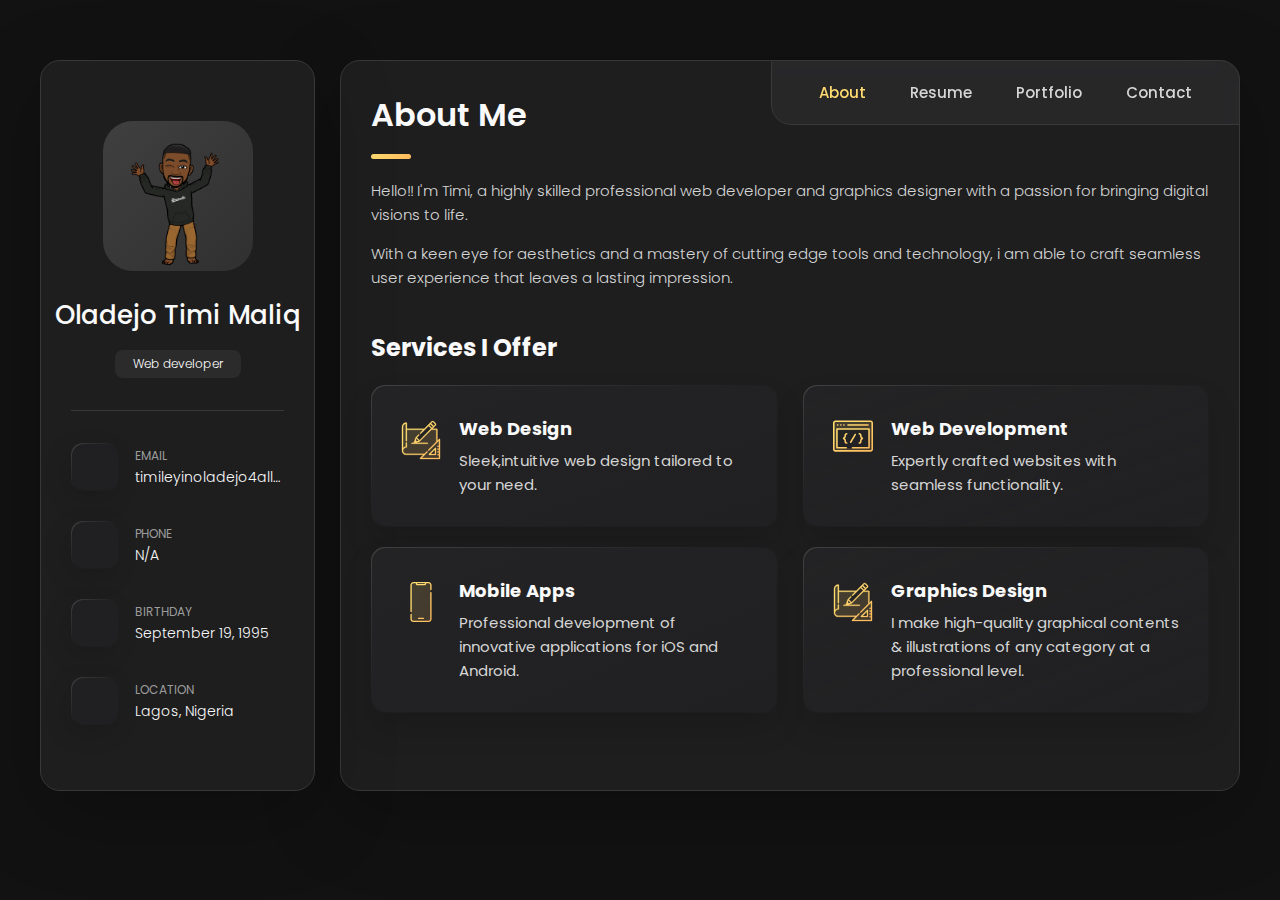
==== commit 57724454: "Add files via upload" ====
--- a/index.html
+++ b/index.html
@@ -5,7 +5,7 @@
   <meta charset="UTF-8">
   <meta http-equiv="X-UA-Compatible" content="IE=edge">
   <meta name="viewport" content="width=device-width, initial-scale=1.0">
-  <title>vCard - Personal Portfolio</title>
+  <title>BCodes - Portfolio</title>
 
   <!--
     - favicon
@@ -205,7 +205,7 @@
 
         <section class="about-text">
           <p>
-            I am highly skilled professional web developer and graphics designer with a passion for bringing digital visions to life.
+            Hello!! I'm Timi, a highly skilled professional web developer and graphics designer with a passion for bringing digital visions to life.
           </p>
 
           <p>
@@ -235,7 +235,7 @@
                 <h4 class="h4 service-item-title">Web design</h4>
 
                 <p class="service-item-text">
-                  The most modern and high-quality design made at a professional level.
+                  Sleek,intuitive web design tailored to your need.
                 </p>
               </div>
 
@@ -251,7 +251,7 @@
                 <h4 class="h4 service-item-title">Web development</h4>
 
                 <p class="service-item-text">
-                  High-quality development of sites at the professional level.
+                  Expertly crafted websites with seamless functionality.
                 </p>
               </div>
 
@@ -267,7 +267,7 @@
                 <h4 class="h4 service-item-title">Mobile apps</h4>
 
                 <p class="service-item-text">
-                  Professional development of applications for iOS and Android.
+                  Professional development of innovative applications for iOS and Android.
                 </p>
               </div>
 
@@ -398,7 +398,7 @@
               <span>2020 — 2024</span>
 
               <p class="timeline-text">
-                Bsc Economics
+                Bsc. Economics
               </p>
 
             </li>
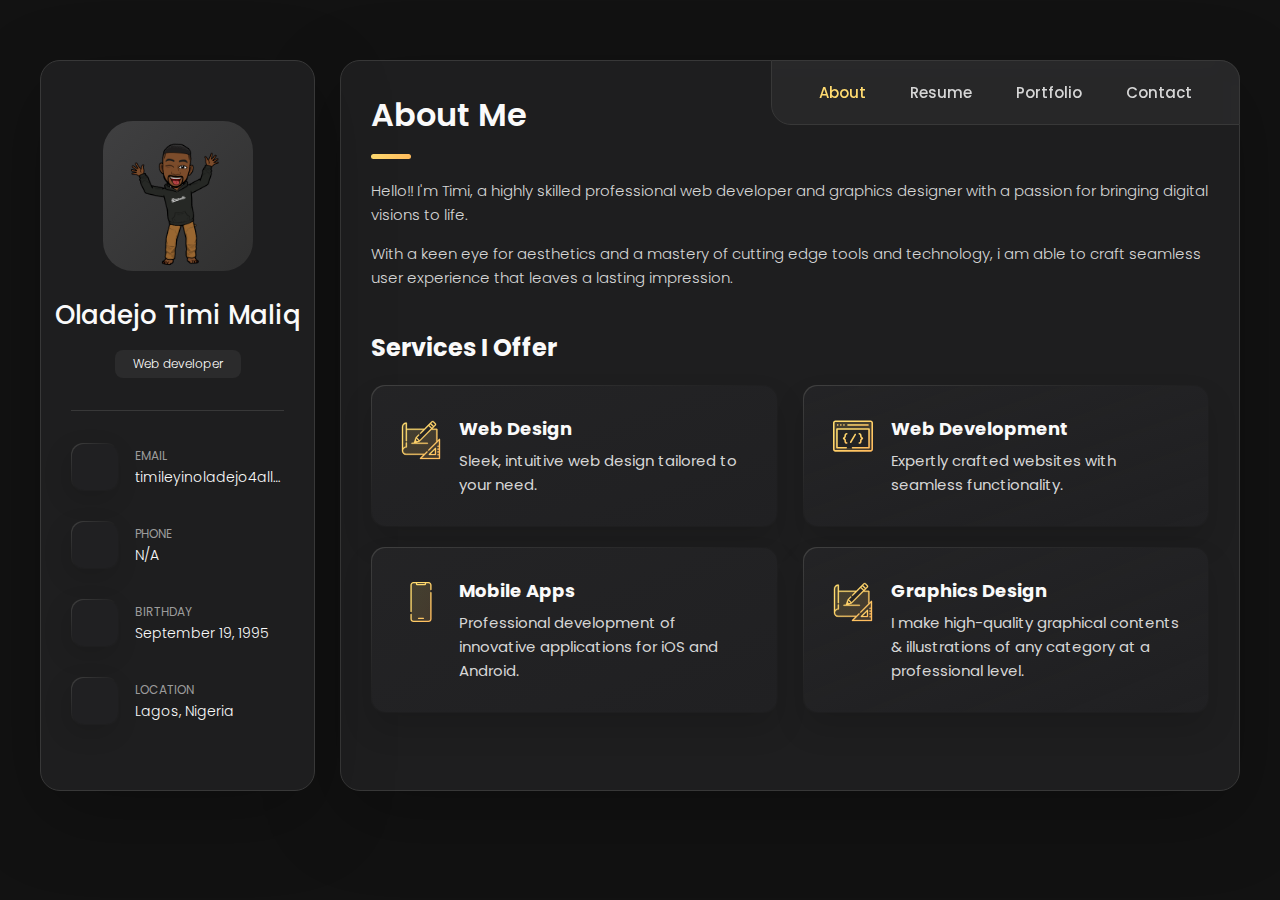
==== commit a0e5df6b: "Update index.html" ====
--- a/index.html
+++ b/index.html
@@ -235,7 +235,7 @@
                 <h4 class="h4 service-item-title">Web design</h4>
 
                 <p class="service-item-text">
-                  Sleek,intuitive web design tailored to your need.
+                  Sleek, intuitive web design tailored to your need.
                 </p>
               </div>
 
@@ -775,4 +775,4 @@
 
 </body>
 
-</html>+</html>
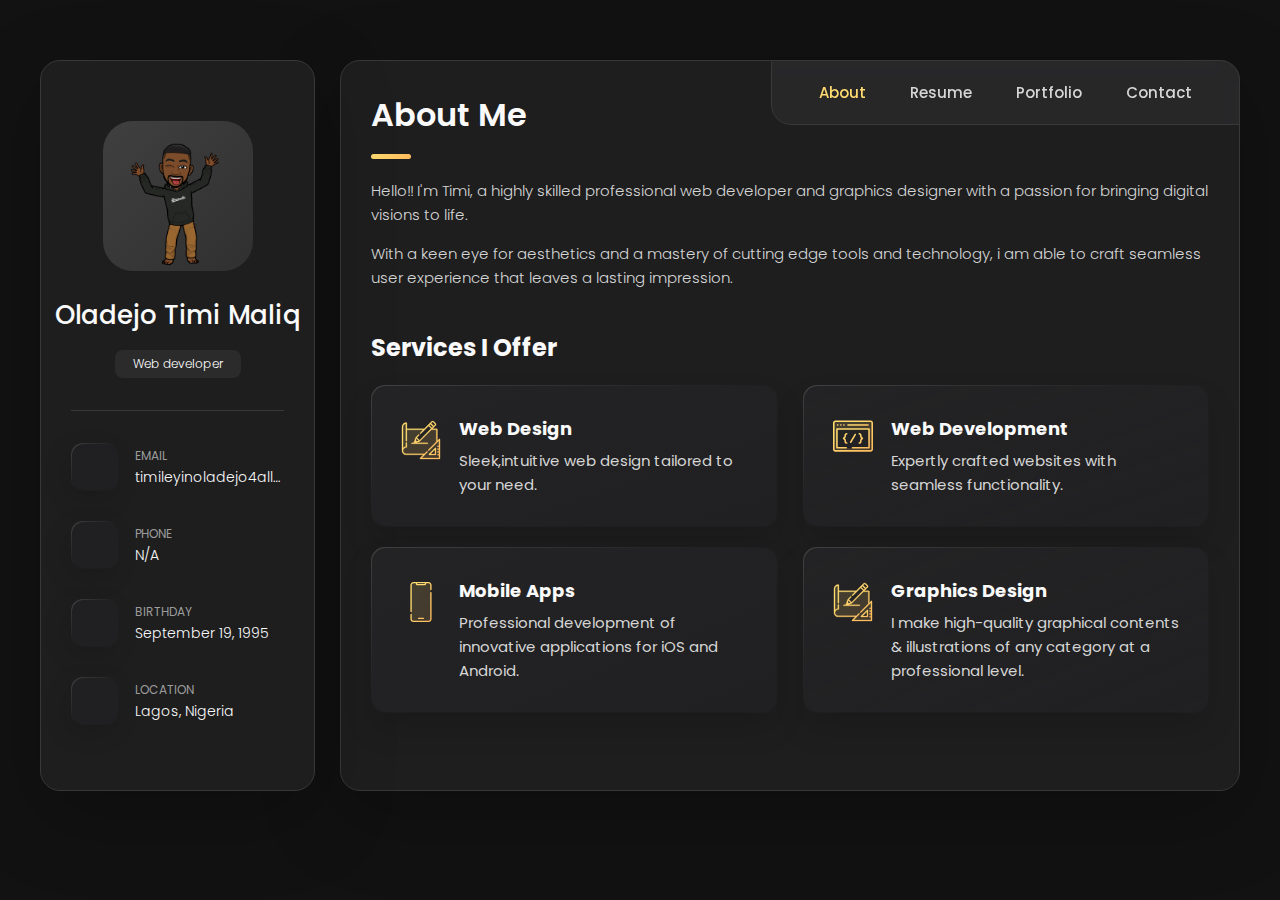
==== commit b53177b1: "Update index.html" ====
--- a/index.html
+++ b/index.html
@@ -235,7 +235,7 @@
                 <h4 class="h4 service-item-title">Web design</h4>
 
                 <p class="service-item-text">
-                  Sleek, intuitive web design tailored to your need.
+                  Sleek,intuitive web design tailored to your need.
                 </p>
               </div>
 
@@ -571,17 +571,17 @@
             </li>
 
             <li class="project-item  active" data-filter-item data-category="web design">
-              <a href="#">
-
-                <figure class="project-img">
-                  <div class="project-item-icon-box">
-                    <ion-icon name="eye-outline"></ion-icon>
-                  </div>
-
-                  <img src="./assets/images/69EAA222-E2D5-413E-A09A-91E16177A95F.PNG" alt="Lush Beauty" loading="lazy">
-                </figure>
-
-                <h3 class="project-title">Lush Beauty</h3>
+              <a href="https://jocular-dieffenbachia-b70f78.netlify.app/">
+
+                <figure class="project-img">
+                  <div class="project-item-icon-box">
+                    <ion-icon name="eye-outline"></ion-icon>
+                  </div>
+
+                  <img src="./assets/images/Screenshot 2024-03-03 at 15-06-10 3D Layered Hover Effect.png" alt="3D layer Hover Effect" loading="lazy">
+                </figure>
+
+                <h3 class="project-title">3D layer Hover Effect</h3>
 
                 <p class="project-category">Web design</p>
 
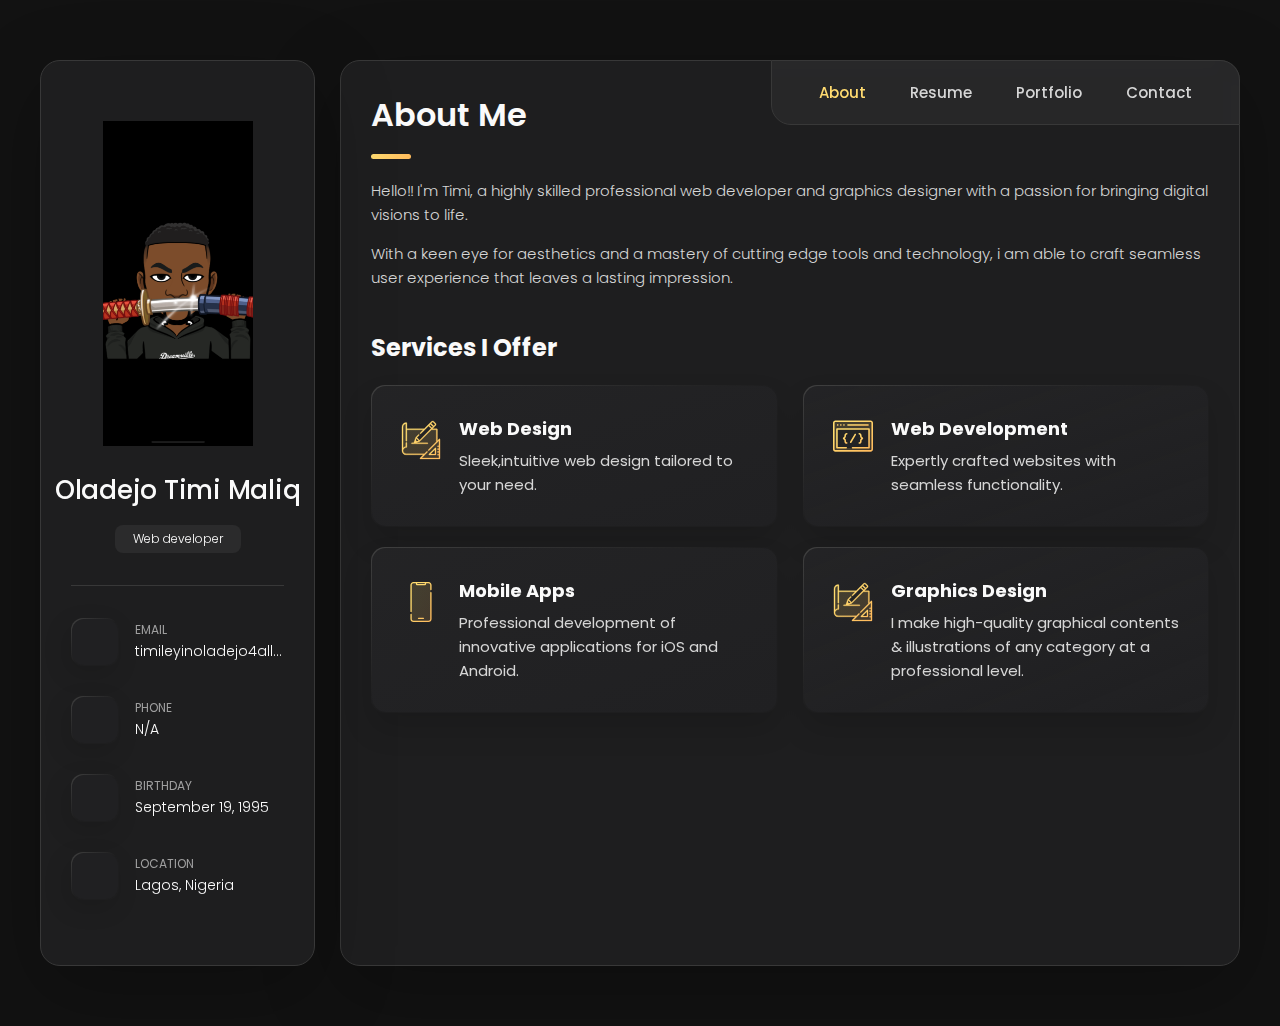
==== commit 13c5a69c: "Update index.html" ====
--- a/index.html
+++ b/index.html
@@ -42,7 +42,7 @@
       <div class="sidebar-info">
 
         <figure class="avatar-box">
-          <img src="./assets/images/Attachment-1.png" alt="Oladejo Timi Maliq" width="80">
+          <img src="./assets/images/IMG_7054.png" alt="Oladejo Timi Maliq" width="80">
         </figure>
 
         <div class="info-content">
@@ -607,17 +607,17 @@
             </li>
 
             <li class="project-item  active" data-filter-item data-category="web design">
-              <a href="#">
-
-                <figure class="project-img">
-                  <div class="project-item-icon-box">
-                    <ion-icon name="eye-outline"></ion-icon>
-                  </div>
-
-                  <img src="./assets/images/46492AD9-88F3-4D3E-AC84-8278FA6765CC.PNG" alt="Pinnacle" loading="lazy">
-                </figure>
-
-                <h3 class="project-title">Pinnacle</h3>
+              <a href="https://65e4dafe619af4d331102eda--eclectic-taffy-ca256a.netlify.app/">
+
+                <figure class="project-img">
+                  <div class="project-item-icon-box">
+                    <ion-icon name="eye-outline"></ion-icon>
+                  </div>
+
+                  <img src="./assets/images/Screenshot 2024-03-03 at 21-16-43 Screenshot.png" alt="Glowing Quote Card" loading="lazy">
+                </figure>
+
+                <h3 class="project-title">Glowing Quote Card</h3>
 
                 <p class="project-category">Web design</p>
 
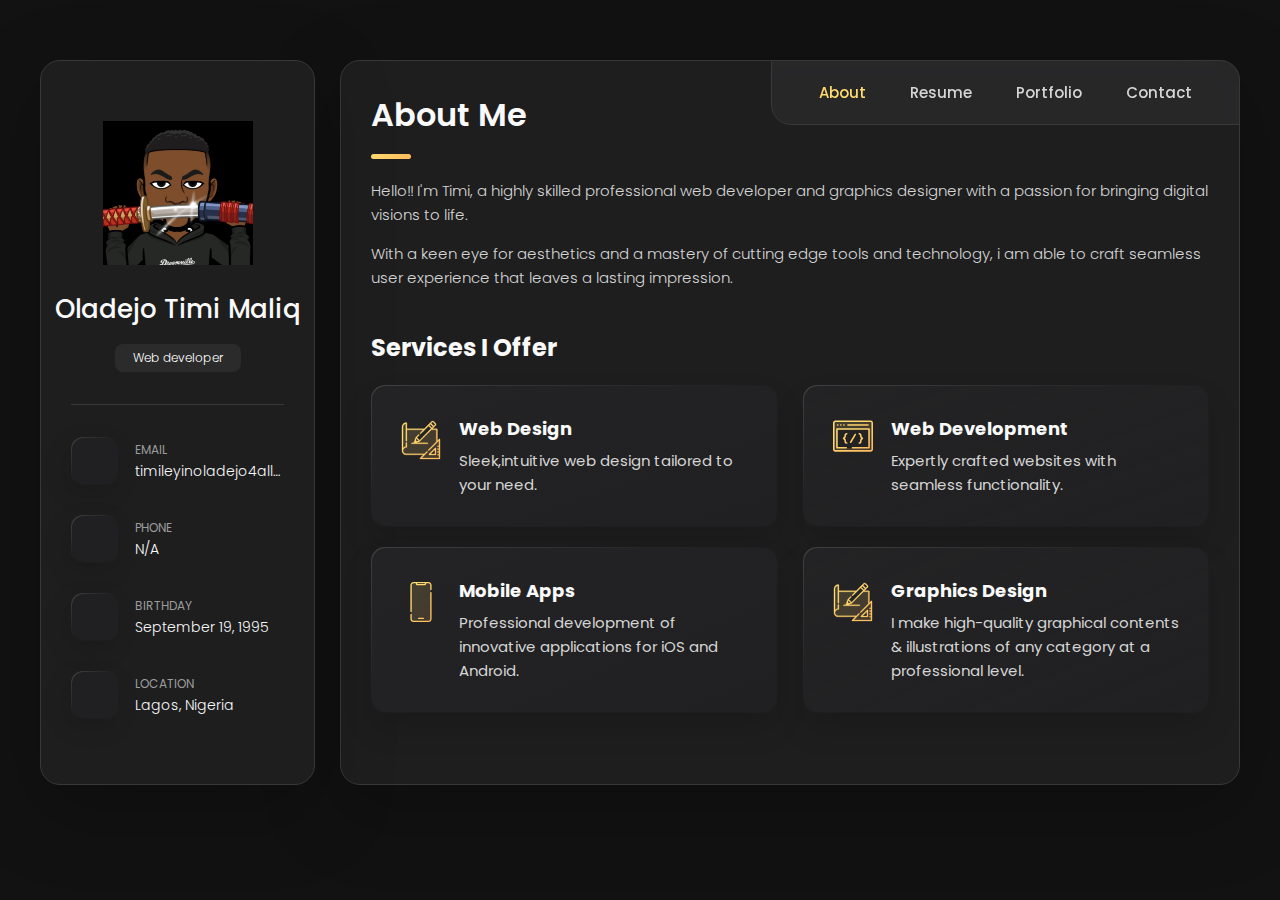
==== commit 64220a54: "Update index.html" ====
--- a/index.html
+++ b/index.html
@@ -42,7 +42,7 @@
       <div class="sidebar-info">
 
         <figure class="avatar-box">
-          <img src="./assets/images/IMG_7054.png" alt="Oladejo Timi Maliq" width="80">
+          <img src="./assets/images/IMG_7054.jpeg" alt="Oladejo Timi Maliq" width="80">
         </figure>
 
         <div class="info-content">
